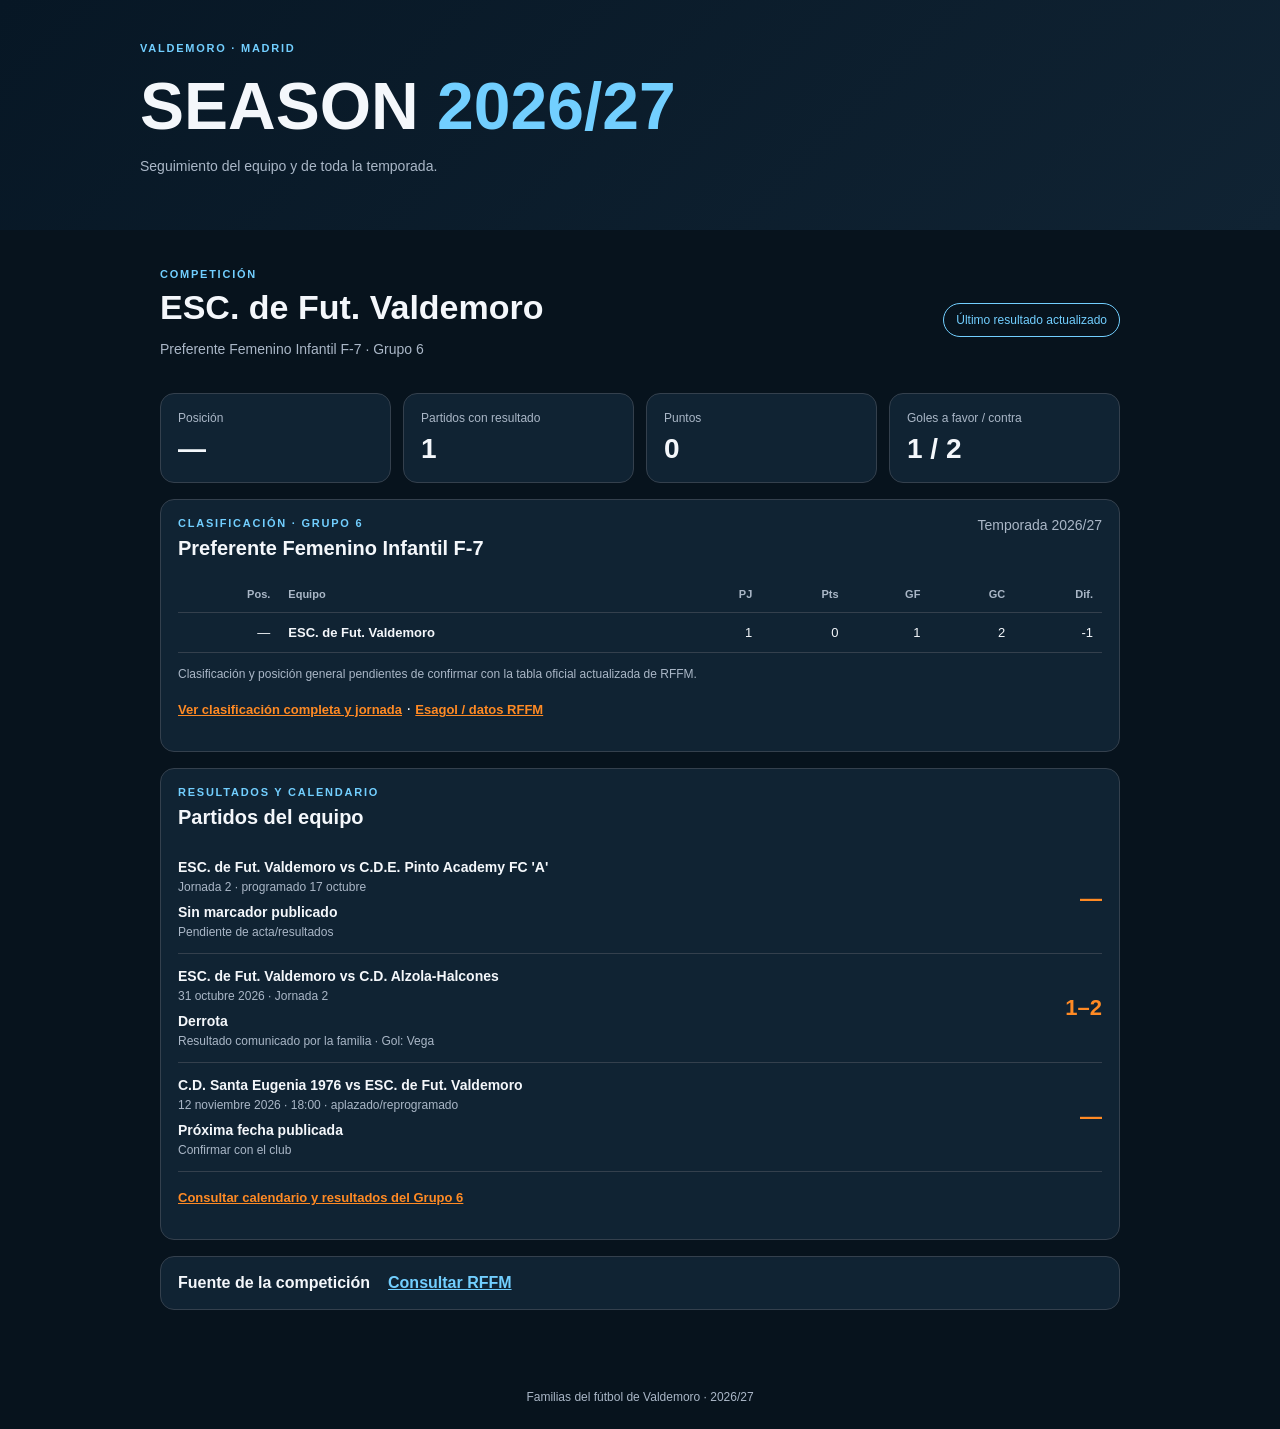
==== infantil/index.html @ 30a73f0b "Registrar gol de Vega ante Alzola-Halcones" ====
<!doctype html>
<html lang="es"><head><meta charset="utf-8"><meta name="viewport" content="width=device-width,initial-scale=1"><meta name="theme-color" content="#72cfff"><meta name="description" content="Seguimiento del equipo ESC. de Fut. Valdemoro"><title>Escuela de Fútbol Valdemoro · Infantil F-7</title><link rel="stylesheet" href="styles.css?v=20261101-data2"></head>
<body><header class="hero"><div class="eyebrow">VALDEMORO · MADRID</div><h1>SEASON <span>2026/27</span></h1><p>Seguimiento del equipo y de toda la temporada.</p></header><main><section class="team-heading"><div><div class="eyebrow">COMPETICIÓN</div><h2>ESC. de Fut. Valdemoro</h2><p>Preferente Femenino Infantil F-7 · Grupo 6</p></div><span class="status">Último resultado actualizado</span></section>

<section class="stats"><article><span>Posición</span><strong>—</strong></article><article><span>Partidos con resultado</span><strong>1</strong></article><article><span>Puntos</span><strong>0</strong></article><article><span>Goles a favor / contra</span><strong>1 / 2</strong></article></section>
<section class="panel"><div class="panel-title"><div><div class="eyebrow">CLASIFICACIÓN · GRUPO 6</div><h3>Preferente Femenino Infantil F-7</h3></div><span class="muted">Temporada 2026/27</span></div><div class="table-wrap"><table><thead><tr><th>Pos.</th><th>Equipo</th><th>PJ</th><th>Pts</th><th>GF</th><th>GC</th><th>Dif.</th></tr></thead><tbody><tr><td>—</td><td><strong>ESC. de Fut. Valdemoro</strong></td><td>1</td><td>0</td><td>1</td><td>2</td><td>-1</td></tr></tbody></table></div><p class="note">Clasificación y posición general pendientes de confirmar con la tabla oficial actualizada de RFFM.</p><p><a href="https://futbuteo.com/madrid/resultados/preferente-femenino-infantil-f-7/grupo-6/" target="_blank" rel="noopener">Ver clasificación completa y jornada</a> · <a href="https://esagol.com/" target="_blank" rel="noopener">Esagol / datos RFFM</a></p></section>
<section class="panel"><div class="eyebrow">RESULTADOS Y CALENDARIO</div><h3>Partidos del equipo</h3><div class="match"><div><strong>ESC. de Fut. Valdemoro vs C.D.E. Pinto Academy FC 'A'</strong><small>Jornada 2 · programado 17 octubre</small></div><b class="score">—</b><div><strong>Sin marcador publicado</strong><small>Pendiente de acta/resultados</small></div></div><div class="match"><div><strong>ESC. de Fut. Valdemoro vs C.D. Alzola-Halcones</strong><small>31 octubre 2026 · Jornada 2</small></div><b class="score">1–2</b><div><strong>Derrota</strong><small>Resultado comunicado por la familia · Gol: Vega</small></div></div><div class="match"><div><strong>C.D. Santa Eugenia 1976 vs ESC. de Fut. Valdemoro</strong><small>12 noviembre 2026 · 18:00 · aplazado/reprogramado</small></div><b class="score">—</b><div><strong>Próxima fecha publicada</strong><small>Confirmar con el club</small></div></div><p><a href="https://futbuteo.com/madrid/resultados/preferente-femenino-infantil-f-7/grupo-6/" target="_blank" rel="noopener">Consultar calendario y resultados del Grupo 6</a></p></section>
</section>
<section class="source"><strong>Fuente de la competición</strong><a href="https://www.rffm.es/" target="_blank" rel="noopener">Consultar RFFM</a></section></main><footer>Familias del fútbol de Valdemoro · 2026/27</footer></body></html>
---- infantil/styles.css ----
*{box-sizing:border-box}body{margin:0;background:#07131d;color:#f4f7fb;font-family:Arial,sans-serif}.hero{padding:42px max(22px,calc((100vw - 1000px)/2));background:linear-gradient(135deg,#071725,#102333)}.eyebrow{font-size:11px;letter-spacing:.16em;font-weight:700;color:#72cfff}h1{font-size:clamp(38px,7vw,66px);margin:14px 0 8px}h1 span{color:#72cfff}.hero p,.team-heading p,.muted{color:#aab7c7;font-size:14px}main{max-width:1000px;margin:auto;padding:28px 20px 55px}.team-heading{display:flex;justify-content:space-between;align-items:center;gap:18px;margin:10px 0 22px}h2{font-size:clamp(24px,4vw,34px);margin:8px 0}.status{font-size:12px;border:1px solid #72cfff;color:#72cfff;border-radius:30px;padding:9px 12px}.stats{display:grid;grid-template-columns:repeat(4,1fr);gap:12px}.stats article,.panel,.source{background:#102333;border:1px solid #34404d;border-radius:14px;padding:17px}.stats span{display:block;color:#aab7c7;font-size:12px}.stats strong{display:block;font-size:28px;margin-top:8px}.panel{margin-top:16px}.panel-title{display:flex;justify-content:space-between;gap:12px}h3{margin:8px 0 16px;font-size:20px}.table-wrap{overflow:auto}table{width:100%;border-collapse:collapse;white-space:nowrap;font-size:13px}th,td{padding:12px 9px;text-align:right;border-bottom:1px solid #34404d}th{color:#aab7c7;font-size:11px}th:nth-child(2),td:nth-child(2){text-align:left}.empty{text-align:center;color:#aab7c7;padding:24px 12px;font-size:13px}.note{font-size:12px;color:#aab7c7;line-height:1.6}.source{margin-top:16px;display:flex;gap:18px;flex-wrap:wrap}.source a{color:#72cfff;font-weight:bold}footer{text-align:center;color:#aab7c7;padding:25px;font-size:12px}@media(max-width:620px){.team-heading{align-items:flex-start;flex-direction:column}.stats{grid-template-columns:repeat(2,1fr)}}
.match{display:grid;grid-template-columns:minmax(0,1fr) auto;gap:10px;align-items:center;padding:14px 0;border-bottom:1px solid #34404d}.match>div:last-child{grid-column:1}.match strong{display:block;font-size:14px}.match small{display:block;color:#aab7c7;font-size:12px;margin-top:5px}.score{grid-column:2;grid-row:1/3;font-size:22px;color:var(--accent,#ff8a24);white-space:nowrap}.panel a{color:var(--accent,#ff8a24);font-weight:700;font-size:13px}@media(max-width:520px){.match{gap:6px}.match strong{font-size:13px}}
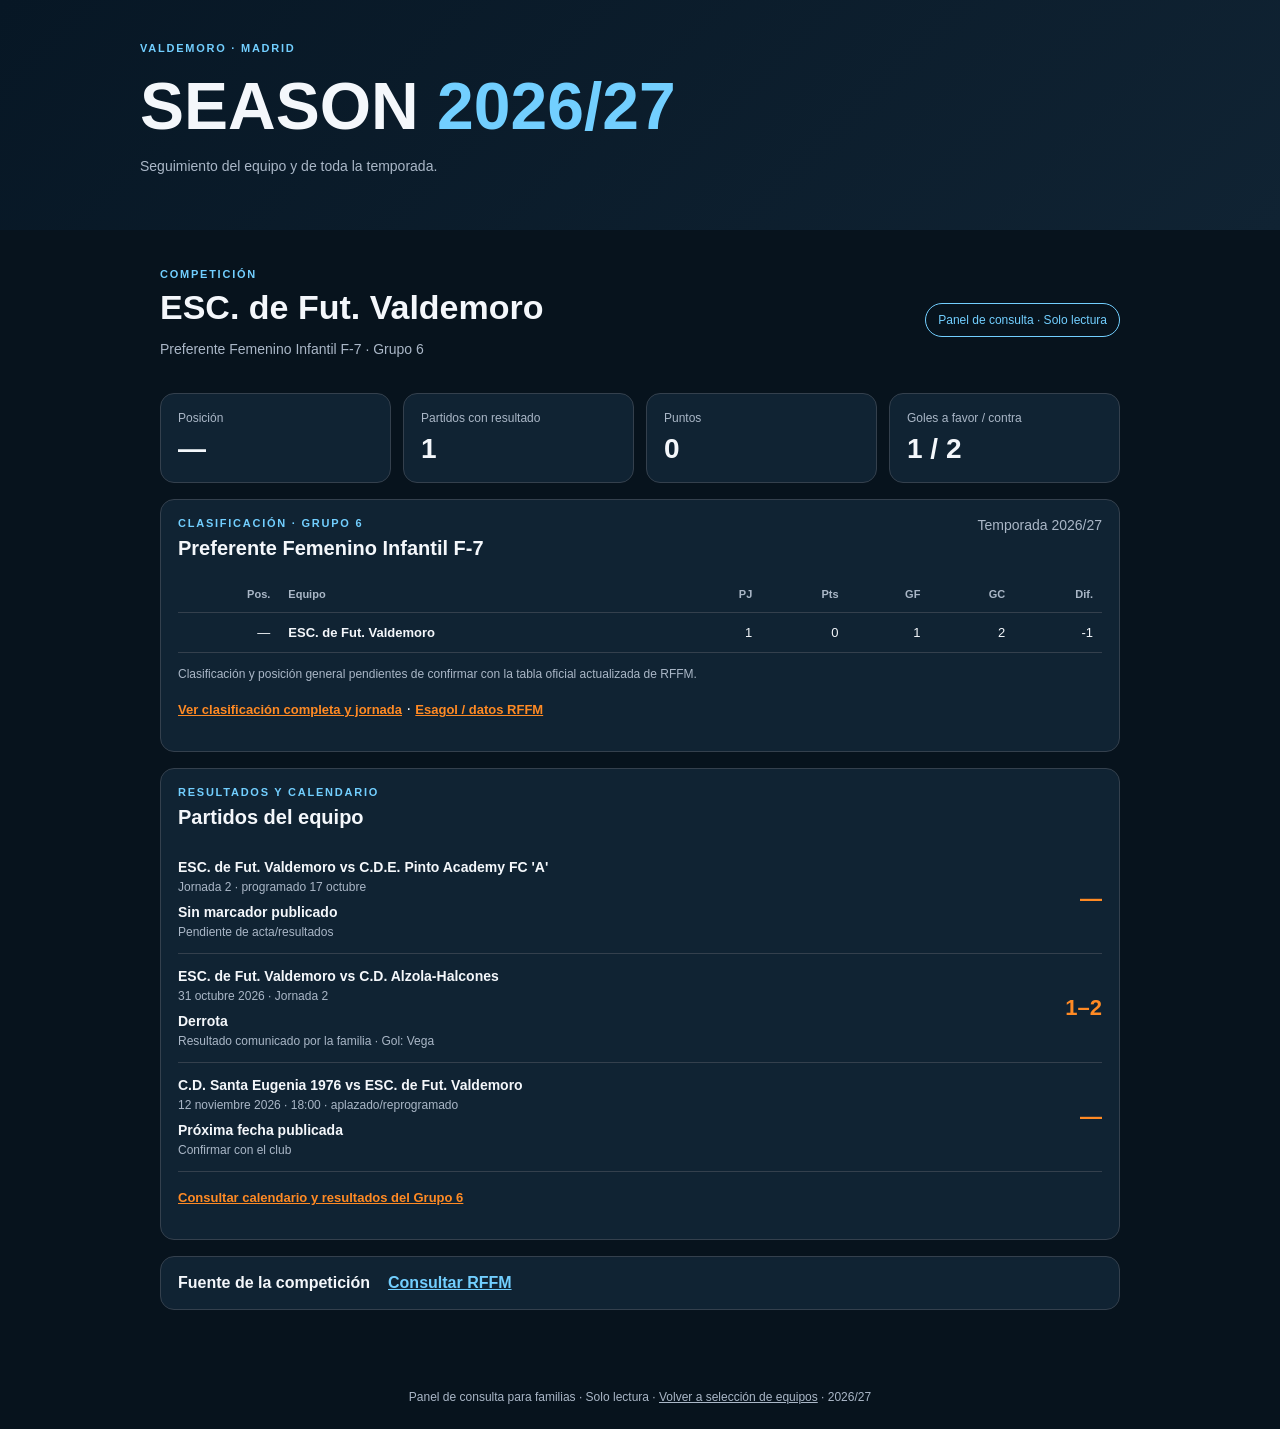
==== commit a87f6f28: "Indicar acceso de solo lectura y enlace de regreso" ====
--- a/infantil/index.html
+++ b/infantil/index.html
@@ -1,9 +1,9 @@
 <!doctype html>
 <html lang="es"><head><meta charset="utf-8"><meta name="viewport" content="width=device-width,initial-scale=1"><meta name="theme-color" content="#72cfff"><meta name="description" content="Seguimiento del equipo ESC. de Fut. Valdemoro"><title>Escuela de Fútbol Valdemoro · Infantil F-7</title><link rel="stylesheet" href="styles.css?v=20261101-data2"></head>
-<body><header class="hero"><div class="eyebrow">VALDEMORO · MADRID</div><h1>SEASON <span>2026/27</span></h1><p>Seguimiento del equipo y de toda la temporada.</p></header><main><section class="team-heading"><div><div class="eyebrow">COMPETICIÓN</div><h2>ESC. de Fut. Valdemoro</h2><p>Preferente Femenino Infantil F-7 · Grupo 6</p></div><span class="status">Último resultado actualizado</span></section>
+<body><header class="hero"><div class="eyebrow">VALDEMORO · MADRID</div><h1>SEASON <span>2026/27</span></h1><p>Seguimiento del equipo y de toda la temporada.</p></header><main><section class="team-heading"><div><div class="eyebrow">COMPETICIÓN</div><h2>ESC. de Fut. Valdemoro</h2><p>Preferente Femenino Infantil F-7 · Grupo 6</p></div><span class="status">Panel de consulta · Solo lectura</span></section>
 
 <section class="stats"><article><span>Posición</span><strong>—</strong></article><article><span>Partidos con resultado</span><strong>1</strong></article><article><span>Puntos</span><strong>0</strong></article><article><span>Goles a favor / contra</span><strong>1 / 2</strong></article></section>
 <section class="panel"><div class="panel-title"><div><div class="eyebrow">CLASIFICACIÓN · GRUPO 6</div><h3>Preferente Femenino Infantil F-7</h3></div><span class="muted">Temporada 2026/27</span></div><div class="table-wrap"><table><thead><tr><th>Pos.</th><th>Equipo</th><th>PJ</th><th>Pts</th><th>GF</th><th>GC</th><th>Dif.</th></tr></thead><tbody><tr><td>—</td><td><strong>ESC. de Fut. Valdemoro</strong></td><td>1</td><td>0</td><td>1</td><td>2</td><td>-1</td></tr></tbody></table></div><p class="note">Clasificación y posición general pendientes de confirmar con la tabla oficial actualizada de RFFM.</p><p><a href="https://futbuteo.com/madrid/resultados/preferente-femenino-infantil-f-7/grupo-6/" target="_blank" rel="noopener">Ver clasificación completa y jornada</a> · <a href="https://esagol.com/" target="_blank" rel="noopener">Esagol / datos RFFM</a></p></section>
 <section class="panel"><div class="eyebrow">RESULTADOS Y CALENDARIO</div><h3>Partidos del equipo</h3><div class="match"><div><strong>ESC. de Fut. Valdemoro vs C.D.E. Pinto Academy FC 'A'</strong><small>Jornada 2 · programado 17 octubre</small></div><b class="score">—</b><div><strong>Sin marcador publicado</strong><small>Pendiente de acta/resultados</small></div></div><div class="match"><div><strong>ESC. de Fut. Valdemoro vs C.D. Alzola-Halcones</strong><small>31 octubre 2026 · Jornada 2</small></div><b class="score">1–2</b><div><strong>Derrota</strong><small>Resultado comunicado por la familia · Gol: Vega</small></div></div><div class="match"><div><strong>C.D. Santa Eugenia 1976 vs ESC. de Fut. Valdemoro</strong><small>12 noviembre 2026 · 18:00 · aplazado/reprogramado</small></div><b class="score">—</b><div><strong>Próxima fecha publicada</strong><small>Confirmar con el club</small></div></div><p><a href="https://futbuteo.com/madrid/resultados/preferente-femenino-infantil-f-7/grupo-6/" target="_blank" rel="noopener">Consultar calendario y resultados del Grupo 6</a></p></section>
 </section>
-<section class="source"><strong>Fuente de la competición</strong><a href="https://www.rffm.es/" target="_blank" rel="noopener">Consultar RFFM</a></section></main><footer>Familias del fútbol de Valdemoro · 2026/27</footer></body></html>+<section class="source"><strong>Fuente de la competición</strong><a href="https://www.rffm.es/" target="_blank" rel="noopener">Consultar RFFM</a></section></main><footer>Panel de consulta para familias · Solo lectura · <a href="../" style="color:inherit">Volver a selección de equipos</a> · 2026/27</footer></body></html>
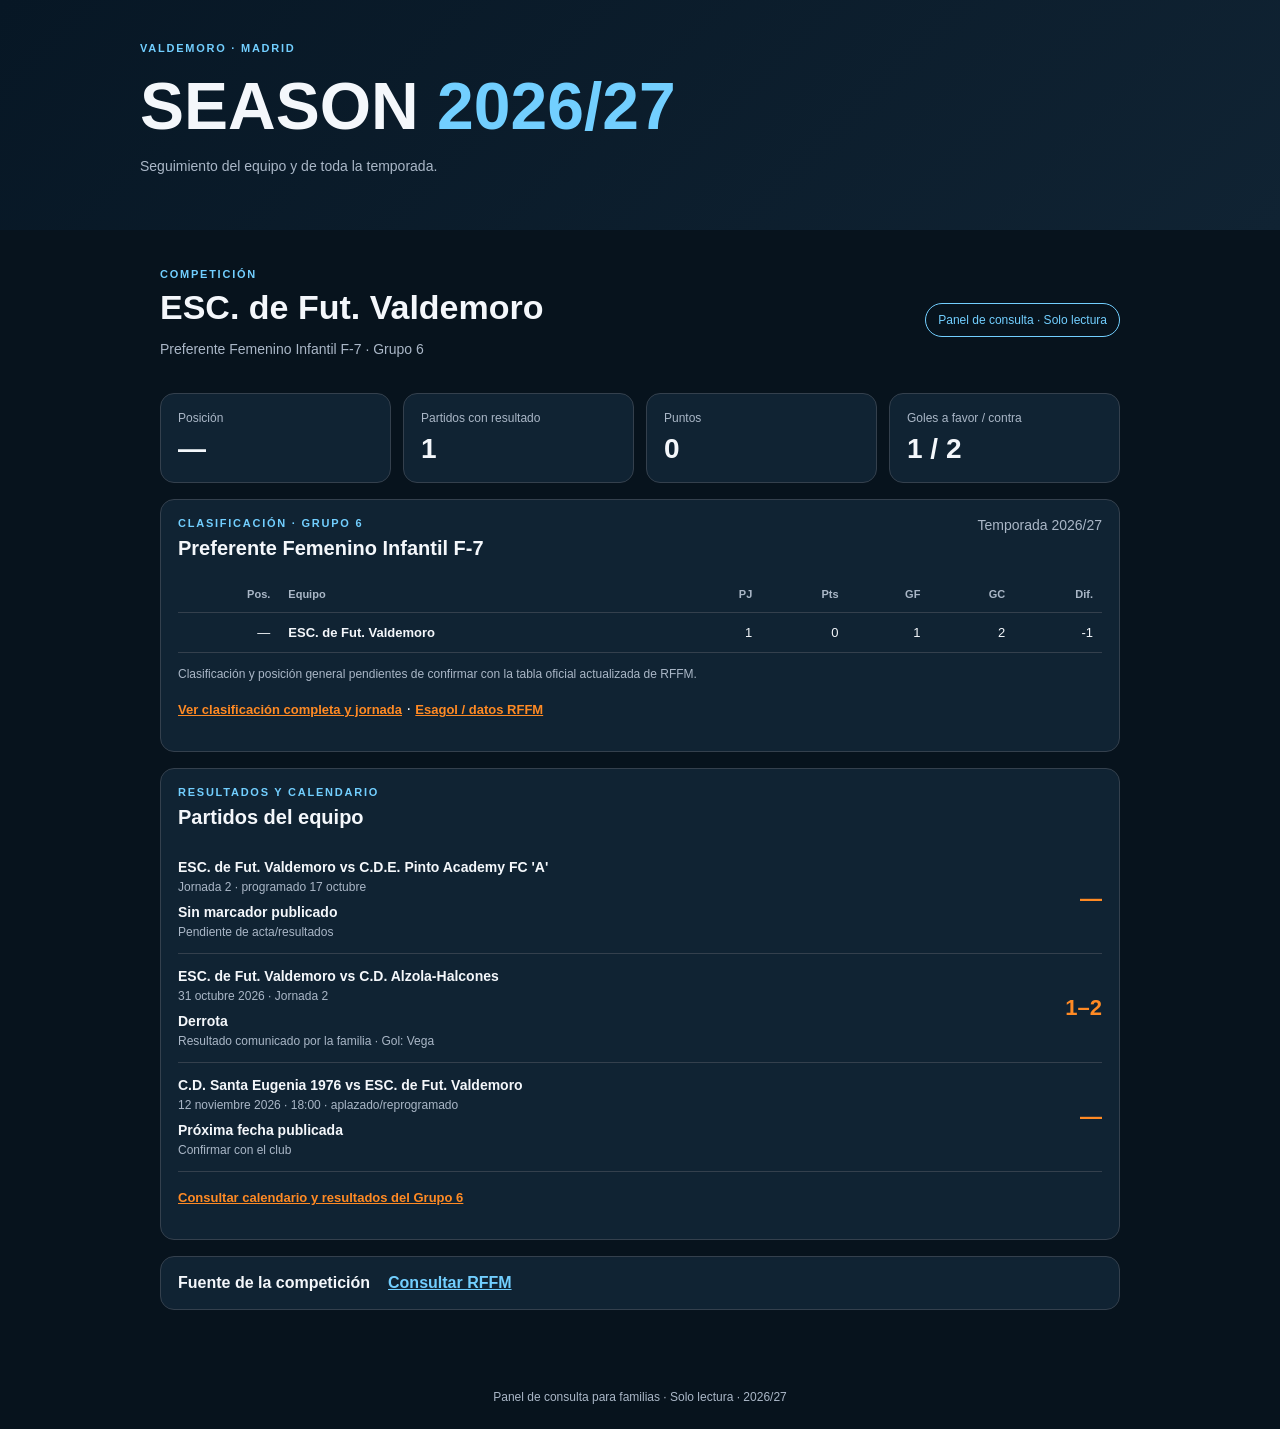
==== commit fe7f9c88: "Separar acceso familiar del panel Infantil y quitar navegación cruzada" ====
--- a/infantil/index.html
+++ b/infantil/index.html
@@ -6,4 +6,4 @@
 <section class="panel"><div class="panel-title"><div><div class="eyebrow">CLASIFICACIÓN · GRUPO 6</div><h3>Preferente Femenino Infantil F-7</h3></div><span class="muted">Temporada 2026/27</span></div><div class="table-wrap"><table><thead><tr><th>Pos.</th><th>Equipo</th><th>PJ</th><th>Pts</th><th>GF</th><th>GC</th><th>Dif.</th></tr></thead><tbody><tr><td>—</td><td><strong>ESC. de Fut. Valdemoro</strong></td><td>1</td><td>0</td><td>1</td><td>2</td><td>-1</td></tr></tbody></table></div><p class="note">Clasificación y posición general pendientes de confirmar con la tabla oficial actualizada de RFFM.</p><p><a href="https://futbuteo.com/madrid/resultados/preferente-femenino-infantil-f-7/grupo-6/" target="_blank" rel="noopener">Ver clasificación completa y jornada</a> · <a href="https://esagol.com/" target="_blank" rel="noopener">Esagol / datos RFFM</a></p></section>
 <section class="panel"><div class="eyebrow">RESULTADOS Y CALENDARIO</div><h3>Partidos del equipo</h3><div class="match"><div><strong>ESC. de Fut. Valdemoro vs C.D.E. Pinto Academy FC 'A'</strong><small>Jornada 2 · programado 17 octubre</small></div><b class="score">—</b><div><strong>Sin marcador publicado</strong><small>Pendiente de acta/resultados</small></div></div><div class="match"><div><strong>ESC. de Fut. Valdemoro vs C.D. Alzola-Halcones</strong><small>31 octubre 2026 · Jornada 2</small></div><b class="score">1–2</b><div><strong>Derrota</strong><small>Resultado comunicado por la familia · Gol: Vega</small></div></div><div class="match"><div><strong>C.D. Santa Eugenia 1976 vs ESC. de Fut. Valdemoro</strong><small>12 noviembre 2026 · 18:00 · aplazado/reprogramado</small></div><b class="score">—</b><div><strong>Próxima fecha publicada</strong><small>Confirmar con el club</small></div></div><p><a href="https://futbuteo.com/madrid/resultados/preferente-femenino-infantil-f-7/grupo-6/" target="_blank" rel="noopener">Consultar calendario y resultados del Grupo 6</a></p></section>
 </section>
-<section class="source"><strong>Fuente de la competición</strong><a href="https://www.rffm.es/" target="_blank" rel="noopener">Consultar RFFM</a></section></main><footer>Panel de consulta para familias · Solo lectura · <a href="../" style="color:inherit">Volver a selección de equipos</a> · 2026/27</footer></body></html>+<section class="source"><strong>Fuente de la competición</strong><a href="https://www.rffm.es/" target="_blank" rel="noopener">Consultar RFFM</a></section></main><footer>Panel de consulta para familias · Solo lectura · 2026/27</footer></body></html>
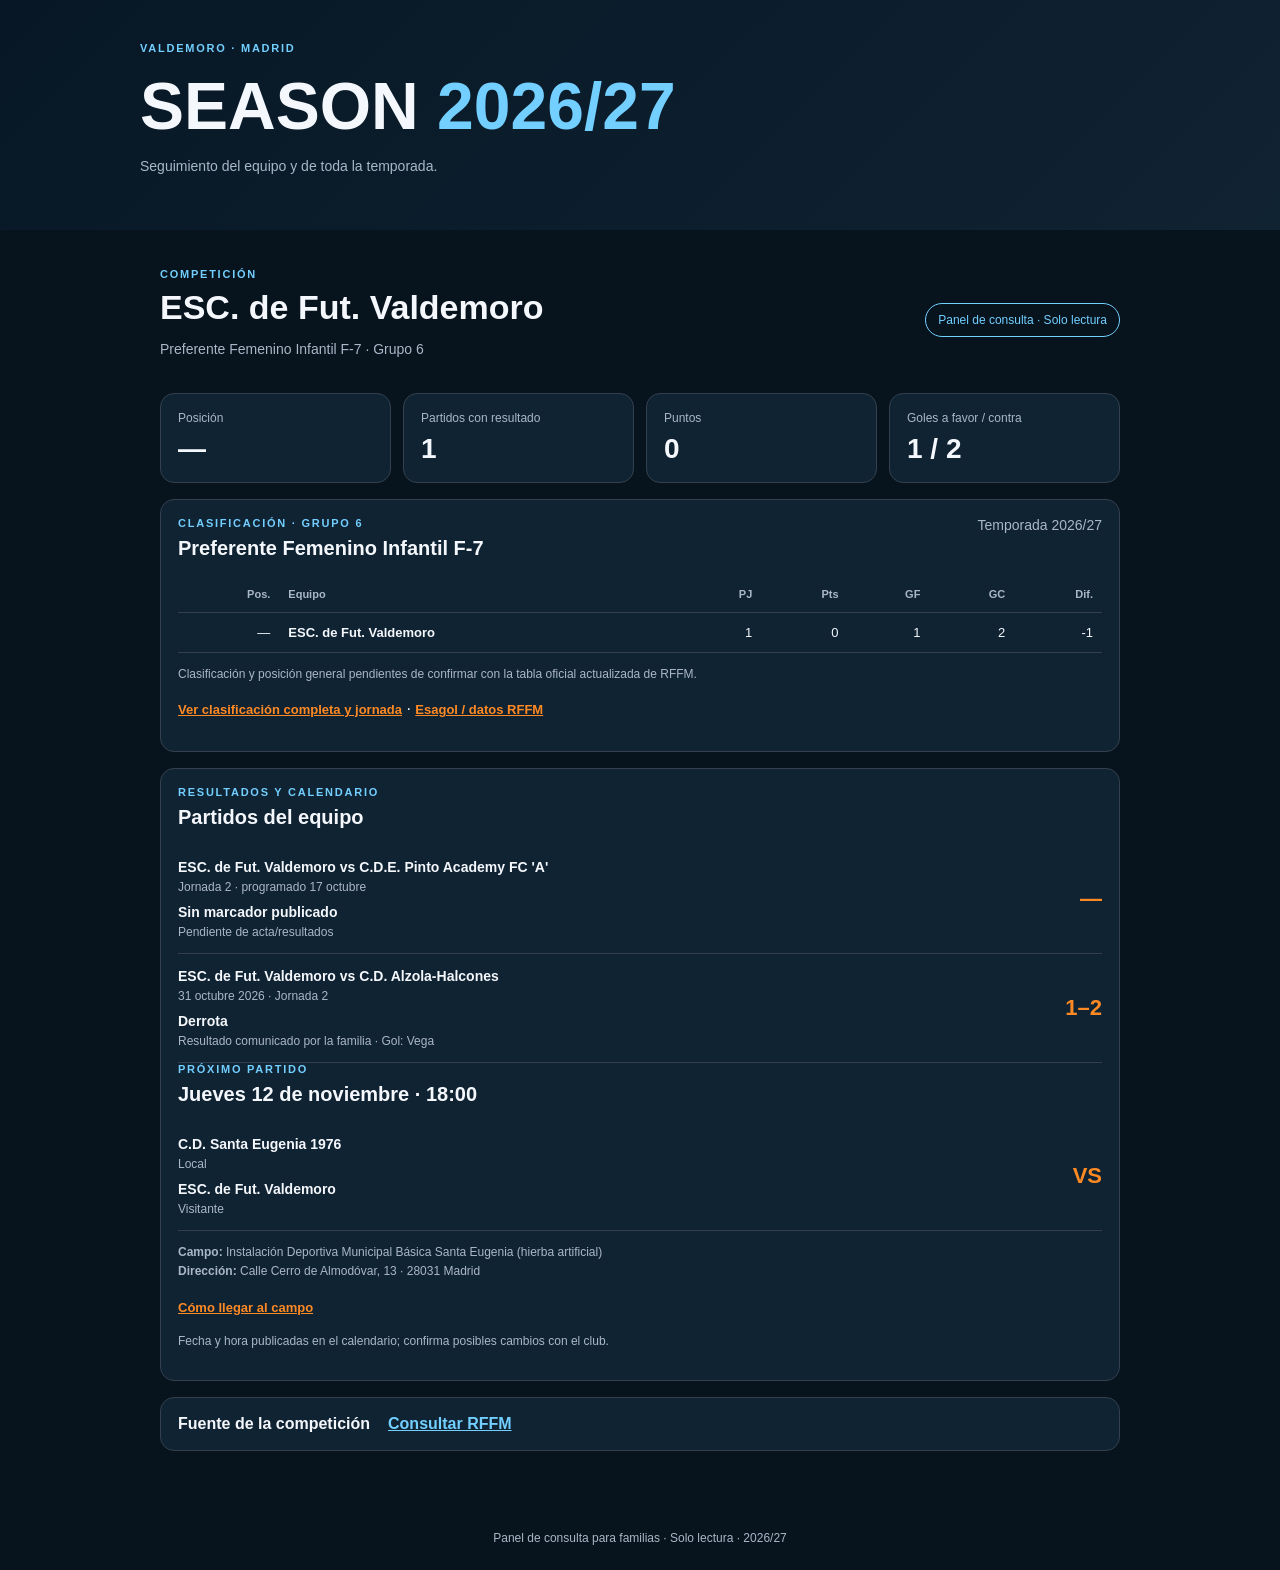
==== commit 723b4b1b: "Añadir próximo partido y campo al panel Infantil Femenino" ====
--- a/infantil/index.html
+++ b/infantil/index.html
@@ -1,9 +1,10 @@
 <!doctype html>
-<html lang="es"><head><meta charset="utf-8"><meta name="viewport" content="width=device-width,initial-scale=1"><meta name="theme-color" content="#72cfff"><meta name="description" content="Seguimiento del equipo ESC. de Fut. Valdemoro"><title>Escuela de Fútbol Valdemoro · Infantil F-7</title><link rel="stylesheet" href="styles.css?v=20261101-data2"></head>
+<html lang="es"><head><meta charset="utf-8"><meta name="viewport" content="width=device-width,initial-scale=1"><meta name="theme-color" content="#72cfff"><meta name="description" content="Seguimiento del equipo ESC. de Fut. Valdemoro"><title>Escuela de Fútbol Valdemoro · Infantil F-7</title><link rel="stylesheet" href="styles.css?v=20261101-data3"></head>
 <body><header class="hero"><div class="eyebrow">VALDEMORO · MADRID</div><h1>SEASON <span>2026/27</span></h1><p>Seguimiento del equipo y de toda la temporada.</p></header><main><section class="team-heading"><div><div class="eyebrow">COMPETICIÓN</div><h2>ESC. de Fut. Valdemoro</h2><p>Preferente Femenino Infantil F-7 · Grupo 6</p></div><span class="status">Panel de consulta · Solo lectura</span></section>
 
 <section class="stats"><article><span>Posición</span><strong>—</strong></article><article><span>Partidos con resultado</span><strong>1</strong></article><article><span>Puntos</span><strong>0</strong></article><article><span>Goles a favor / contra</span><strong>1 / 2</strong></article></section>
 <section class="panel"><div class="panel-title"><div><div class="eyebrow">CLASIFICACIÓN · GRUPO 6</div><h3>Preferente Femenino Infantil F-7</h3></div><span class="muted">Temporada 2026/27</span></div><div class="table-wrap"><table><thead><tr><th>Pos.</th><th>Equipo</th><th>PJ</th><th>Pts</th><th>GF</th><th>GC</th><th>Dif.</th></tr></thead><tbody><tr><td>—</td><td><strong>ESC. de Fut. Valdemoro</strong></td><td>1</td><td>0</td><td>1</td><td>2</td><td>-1</td></tr></tbody></table></div><p class="note">Clasificación y posición general pendientes de confirmar con la tabla oficial actualizada de RFFM.</p><p><a href="https://futbuteo.com/madrid/resultados/preferente-femenino-infantil-f-7/grupo-6/" target="_blank" rel="noopener">Ver clasificación completa y jornada</a> · <a href="https://esagol.com/" target="_blank" rel="noopener">Esagol / datos RFFM</a></p></section>
-<section class="panel"><div class="eyebrow">RESULTADOS Y CALENDARIO</div><h3>Partidos del equipo</h3><div class="match"><div><strong>ESC. de Fut. Valdemoro vs C.D.E. Pinto Academy FC 'A'</strong><small>Jornada 2 · programado 17 octubre</small></div><b class="score">—</b><div><strong>Sin marcador publicado</strong><small>Pendiente de acta/resultados</small></div></div><div class="match"><div><strong>ESC. de Fut. Valdemoro vs C.D. Alzola-Halcones</strong><small>31 octubre 2026 · Jornada 2</small></div><b class="score">1–2</b><div><strong>Derrota</strong><small>Resultado comunicado por la familia · Gol: Vega</small></div></div><div class="match"><div><strong>C.D. Santa Eugenia 1976 vs ESC. de Fut. Valdemoro</strong><small>12 noviembre 2026 · 18:00 · aplazado/reprogramado</small></div><b class="score">—</b><div><strong>Próxima fecha publicada</strong><small>Confirmar con el club</small></div></div><p><a href="https://futbuteo.com/madrid/resultados/preferente-femenino-infantil-f-7/grupo-6/" target="_blank" rel="noopener">Consultar calendario y resultados del Grupo 6</a></p></section>
+<section class="panel"><div class="eyebrow">RESULTADOS Y CALENDARIO</div><h3>Partidos del equipo</h3><div class="match"><div><strong>ESC. de Fut. Valdemoro vs C.D.E. Pinto Academy FC 'A'</strong><small>Jornada 2 · programado 17 octubre</small></div><b class="score">—</b><div><strong>Sin marcador publicado</strong><small>Pendiente de acta/resultados</small></div></div><div class="match"><div><strong>ESC. de Fut. Valdemoro vs C.D. Alzola-Halcones</strong><small>31 octubre 2026 · Jornada 2</small></div><b class="score">1–2</b><div><strong>Derrota</strong><small>Resultado comunicado por la familia · Gol: Vega</small></div></div>
+<div class="eyebrow">PRÓXIMO PARTIDO</div><h3>Jueves 12 de noviembre · 18:00</h3><div class="match"><div><strong>C.D. Santa Eugenia 1976</strong><small>Local</small></div><b class="score">VS</b><div><strong>ESC. de Fut. Valdemoro</strong><small>Visitante</small></div></div><p class="note"><strong>Campo:</strong> Instalación Deportiva Municipal Básica Santa Eugenia (hierba artificial)<br><strong>Dirección:</strong> Calle Cerro de Almodóvar, 13 · 28031 Madrid</p><p><a href="https://www.google.com/maps/search/?api=1&query=Instalacion+Deportiva+Municipal+Santa+Eugenia+Calle+Cerro+de+Almodovar+13+Madrid" target="_blank" rel="noopener">Cómo llegar al campo</a></p><p class="note">Fecha y hora publicadas en el calendario; confirma posibles cambios con el club.</p></section>
 </section>
 <section class="source"><strong>Fuente de la competición</strong><a href="https://www.rffm.es/" target="_blank" rel="noopener">Consultar RFFM</a></section></main><footer>Panel de consulta para familias · Solo lectura · 2026/27</footer></body></html>
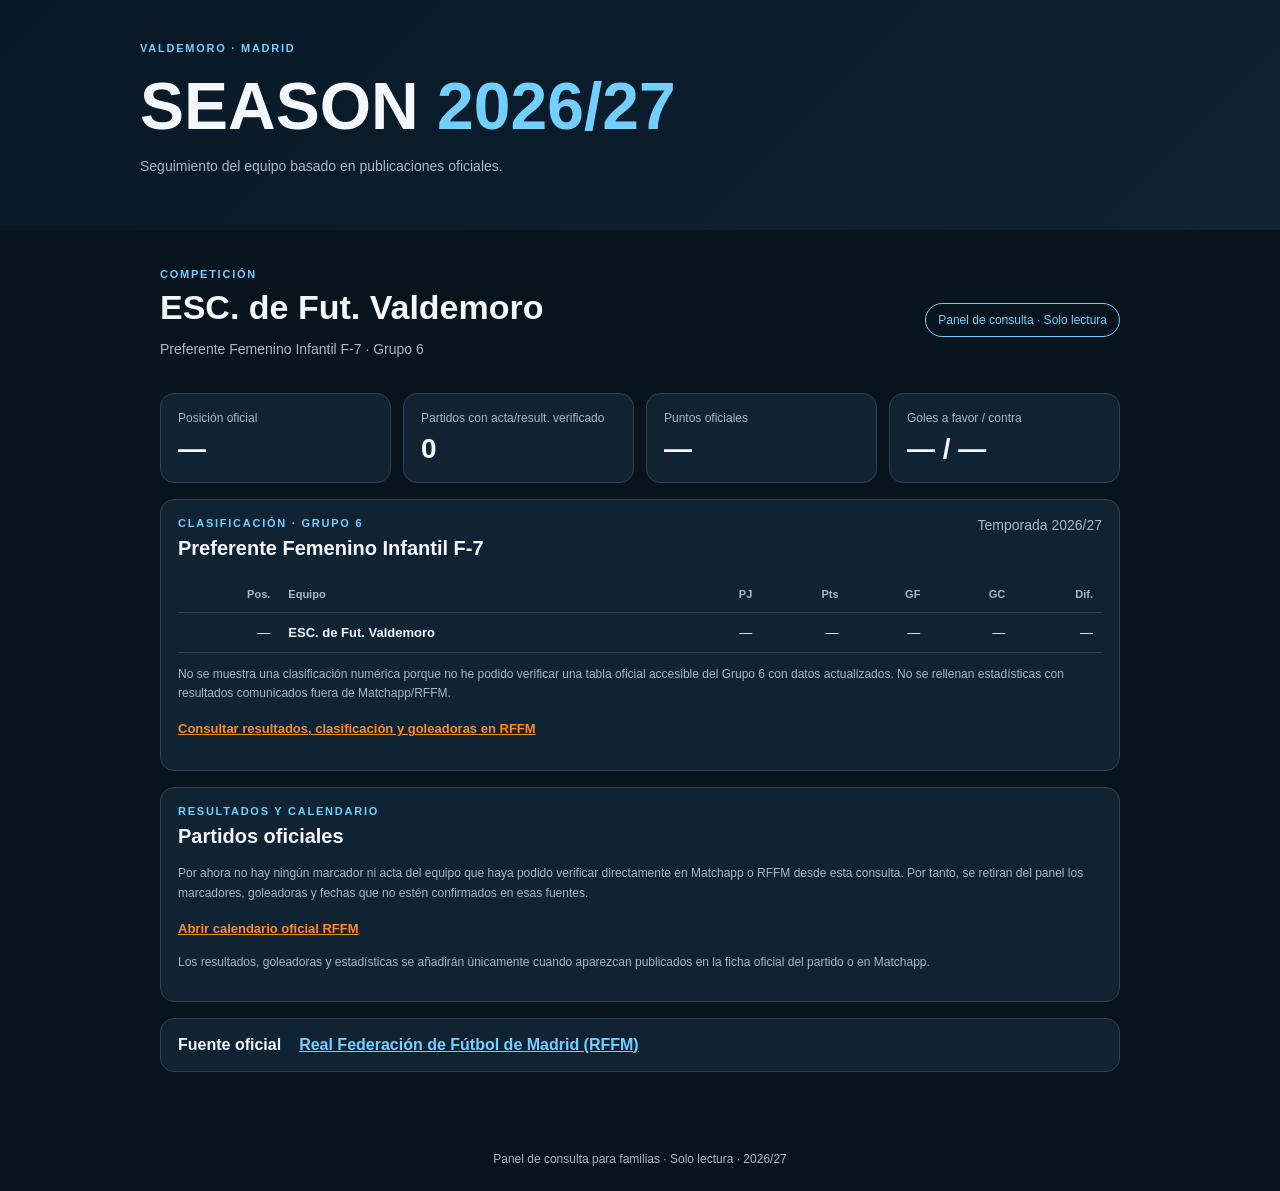
==== commit 65e247c0: "Retirar datos no verificados del panel Infantil" ====
--- a/infantil/index.html
+++ b/infantil/index.html
@@ -1,10 +1,63 @@
 <!doctype html>
-<html lang="es"><head><meta charset="utf-8"><meta name="viewport" content="width=device-width,initial-scale=1"><meta name="theme-color" content="#72cfff"><meta name="description" content="Seguimiento del equipo ESC. de Fut. Valdemoro"><title>Escuela de Fútbol Valdemoro · Infantil F-7</title><link rel="stylesheet" href="styles.css?v=20261101-data3"></head>
-<body><header class="hero"><div class="eyebrow">VALDEMORO · MADRID</div><h1>SEASON <span>2026/27</span></h1><p>Seguimiento del equipo y de toda la temporada.</p></header><main><section class="team-heading"><div><div class="eyebrow">COMPETICIÓN</div><h2>ESC. de Fut. Valdemoro</h2><p>Preferente Femenino Infantil F-7 · Grupo 6</p></div><span class="status">Panel de consulta · Solo lectura</span></section>
+<html lang="es">
+<head>
+<meta charset="utf-8">
+<meta name="viewport" content="width=device-width,initial-scale=1">
+<meta name="theme-color" content="#72cfff">
+<meta name="description" content="Seguimiento oficial del equipo ESC. de Fut. Valdemoro">
+<title>Escuela de Fútbol Valdemoro · Infantil F-7</title>
+<link rel="stylesheet" href="styles.css?v=20261101-oficial1">
+</head>
+<body>
+<header class="hero">
+  <div class="eyebrow">VALDEMORO · MADRID</div>
+  <h1>SEASON <span>2026/27</span></h1>
+  <p>Seguimiento del equipo basado en publicaciones oficiales.</p>
+</header>
+<main>
+  <section class="team-heading">
+    <div>
+      <div class="eyebrow">COMPETICIÓN</div>
+      <h2>ESC. de Fut. Valdemoro</h2>
+      <p>Preferente Femenino Infantil F-7 · Grupo 6</p>
+    </div>
+    <span class="status">Panel de consulta · Solo lectura</span>
+  </section>
 
-<section class="stats"><article><span>Posición</span><strong>—</strong></article><article><span>Partidos con resultado</span><strong>1</strong></article><article><span>Puntos</span><strong>0</strong></article><article><span>Goles a favor / contra</span><strong>1 / 2</strong></article></section>
-<section class="panel"><div class="panel-title"><div><div class="eyebrow">CLASIFICACIÓN · GRUPO 6</div><h3>Preferente Femenino Infantil F-7</h3></div><span class="muted">Temporada 2026/27</span></div><div class="table-wrap"><table><thead><tr><th>Pos.</th><th>Equipo</th><th>PJ</th><th>Pts</th><th>GF</th><th>GC</th><th>Dif.</th></tr></thead><tbody><tr><td>—</td><td><strong>ESC. de Fut. Valdemoro</strong></td><td>1</td><td>0</td><td>1</td><td>2</td><td>-1</td></tr></tbody></table></div><p class="note">Clasificación y posición general pendientes de confirmar con la tabla oficial actualizada de RFFM.</p><p><a href="https://futbuteo.com/madrid/resultados/preferente-femenino-infantil-f-7/grupo-6/" target="_blank" rel="noopener">Ver clasificación completa y jornada</a> · <a href="https://esagol.com/" target="_blank" rel="noopener">Esagol / datos RFFM</a></p></section>
-<section class="panel"><div class="eyebrow">RESULTADOS Y CALENDARIO</div><h3>Partidos del equipo</h3><div class="match"><div><strong>ESC. de Fut. Valdemoro vs C.D.E. Pinto Academy FC 'A'</strong><small>Jornada 2 · programado 17 octubre</small></div><b class="score">—</b><div><strong>Sin marcador publicado</strong><small>Pendiente de acta/resultados</small></div></div><div class="match"><div><strong>ESC. de Fut. Valdemoro vs C.D. Alzola-Halcones</strong><small>31 octubre 2026 · Jornada 2</small></div><b class="score">1–2</b><div><strong>Derrota</strong><small>Resultado comunicado por la familia · Gol: Vega</small></div></div>
-<div class="eyebrow">PRÓXIMO PARTIDO</div><h3>Jueves 12 de noviembre · 18:00</h3><div class="match"><div><strong>C.D. Santa Eugenia 1976</strong><small>Local</small></div><b class="score">VS</b><div><strong>ESC. de Fut. Valdemoro</strong><small>Visitante</small></div></div><p class="note"><strong>Campo:</strong> Instalación Deportiva Municipal Básica Santa Eugenia (hierba artificial)<br><strong>Dirección:</strong> Calle Cerro de Almodóvar, 13 · 28031 Madrid</p><p><a href="https://www.google.com/maps/search/?api=1&query=Instalacion+Deportiva+Municipal+Santa+Eugenia+Calle+Cerro+de+Almodovar+13+Madrid" target="_blank" rel="noopener">Cómo llegar al campo</a></p><p class="note">Fecha y hora publicadas en el calendario; confirma posibles cambios con el club.</p></section>
-</section>
-<section class="source"><strong>Fuente de la competición</strong><a href="https://www.rffm.es/" target="_blank" rel="noopener">Consultar RFFM</a></section></main><footer>Panel de consulta para familias · Solo lectura · 2026/27</footer></body></html>+  <section class="stats">
+    <article><span>Posición oficial</span><strong>—</strong></article>
+    <article><span>Partidos con acta/result. verificado</span><strong>0</strong></article>
+    <article><span>Puntos oficiales</span><strong>—</strong></article>
+    <article><span>Goles a favor / contra</span><strong>— / —</strong></article>
+  </section>
+
+  <section class="panel">
+    <div class="panel-title">
+      <div><div class="eyebrow">CLASIFICACIÓN · GRUPO 6</div><h3>Preferente Femenino Infantil F-7</h3></div>
+      <span class="muted">Temporada 2026/27</span>
+    </div>
+    <div class="table-wrap">
+      <table>
+        <thead><tr><th>Pos.</th><th>Equipo</th><th>PJ</th><th>Pts</th><th>GF</th><th>GC</th><th>Dif.</th></tr></thead>
+        <tbody><tr><td>—</td><td><strong>ESC. de Fut. Valdemoro</strong></td><td>—</td><td>—</td><td>—</td><td>—</td><td>—</td></tr></tbody>
+      </table>
+    </div>
+    <p class="note">No se muestra una clasificación numérica porque no he podido verificar una tabla oficial accesible del Grupo 6 con datos actualizados. No se rellenan estadísticas con resultados comunicados fuera de Matchapp/RFFM.</p>
+    <p><a href="https://www.rffm.es/competicion/resultados-y-jornadas" target="_blank" rel="noopener">Consultar resultados, clasificación y goleadoras en RFFM</a></p>
+  </section>
+
+  <section class="panel">
+    <div class="eyebrow">RESULTADOS Y CALENDARIO</div>
+    <h3>Partidos oficiales</h3>
+    <p class="note">Por ahora no hay ningún marcador ni acta del equipo que haya podido verificar directamente en Matchapp o RFFM desde esta consulta. Por tanto, se retiran del panel los marcadores, goleadoras y fechas que no estén confirmados en esas fuentes.</p>
+    <p><a href="https://www.rffm.es/competicion/resultados-y-jornadas" target="_blank" rel="noopener">Abrir calendario oficial RFFM</a></p>
+    <p class="note">Los resultados, goleadoras y estadísticas se añadirán únicamente cuando aparezcan publicados en la ficha oficial del partido o en Matchapp.</p>
+  </section>
+  <section class="source">
+    <strong>Fuente oficial</strong>
+    <a href="https://www.rffm.es/competicion/resultados-y-jornadas" target="_blank" rel="noopener">Real Federación de Fútbol de Madrid (RFFM)</a>
+  </section>
+</main>
+<footer>Panel de consulta para familias · Solo lectura · 2026/27</footer>
+</body>
+</html>
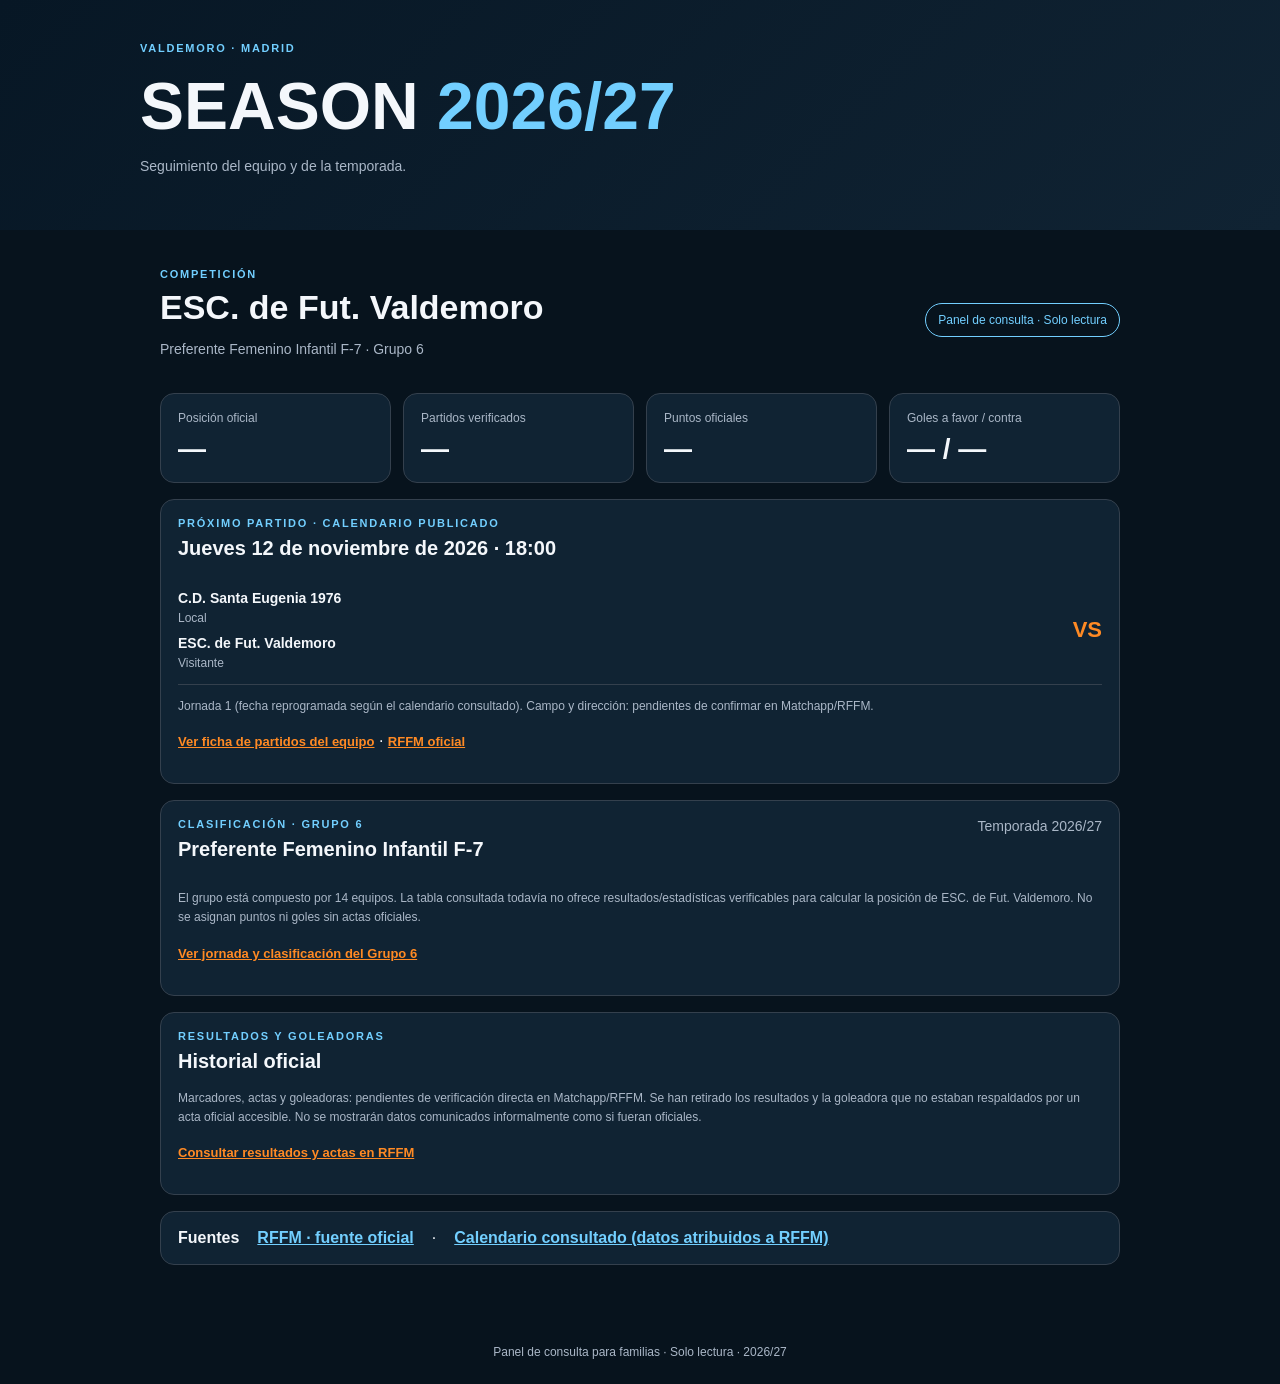
==== commit 8f6e159e: "Actualizar próximo partido y estado oficial del Infantil" ====
--- a/infantil/index.html
+++ b/infantil/index.html
@@ -4,59 +4,54 @@
 <meta charset="utf-8">
 <meta name="viewport" content="width=device-width,initial-scale=1">
 <meta name="theme-color" content="#72cfff">
-<meta name="description" content="Seguimiento oficial del equipo ESC. de Fut. Valdemoro">
+<meta name="description" content="Seguimiento del equipo ESC. de Fut. Valdemoro">
 <title>Escuela de Fútbol Valdemoro · Infantil F-7</title>
-<link rel="stylesheet" href="styles.css?v=20261101-oficial1">
+<link rel="stylesheet" href="styles.css?v=20261101-oficial2">
 </head>
 <body>
 <header class="hero">
   <div class="eyebrow">VALDEMORO · MADRID</div>
   <h1>SEASON <span>2026/27</span></h1>
-  <p>Seguimiento del equipo basado en publicaciones oficiales.</p>
+  <p>Seguimiento del equipo y de la temporada.</p>
 </header>
 <main>
   <section class="team-heading">
-    <div>
-      <div class="eyebrow">COMPETICIÓN</div>
-      <h2>ESC. de Fut. Valdemoro</h2>
-      <p>Preferente Femenino Infantil F-7 · Grupo 6</p>
-    </div>
+    <div><div class="eyebrow">COMPETICIÓN</div><h2>ESC. de Fut. Valdemoro</h2><p>Preferente Femenino Infantil F-7 · Grupo 6</p></div>
     <span class="status">Panel de consulta · Solo lectura</span>
   </section>
 
   <section class="stats">
     <article><span>Posición oficial</span><strong>—</strong></article>
-    <article><span>Partidos con acta/result. verificado</span><strong>0</strong></article>
+    <article><span>Partidos verificados</span><strong>—</strong></article>
     <article><span>Puntos oficiales</span><strong>—</strong></article>
     <article><span>Goles a favor / contra</span><strong>— / —</strong></article>
   </section>
 
   <section class="panel">
-    <div class="panel-title">
-      <div><div class="eyebrow">CLASIFICACIÓN · GRUPO 6</div><h3>Preferente Femenino Infantil F-7</h3></div>
-      <span class="muted">Temporada 2026/27</span>
+    <div class="eyebrow">PRÓXIMO PARTIDO · CALENDARIO PUBLICADO</div>
+    <h3>Jueves 12 de noviembre de 2026 · 18:00</h3>
+    <div class="match">
+      <div><strong>C.D. Santa Eugenia 1976</strong><small>Local</small></div>
+      <b class="score">VS</b>
+      <div><strong>ESC. de Fut. Valdemoro</strong><small>Visitante</small></div>
     </div>
-    <div class="table-wrap">
-      <table>
-        <thead><tr><th>Pos.</th><th>Equipo</th><th>PJ</th><th>Pts</th><th>GF</th><th>GC</th><th>Dif.</th></tr></thead>
-        <tbody><tr><td>—</td><td><strong>ESC. de Fut. Valdemoro</strong></td><td>—</td><td>—</td><td>—</td><td>—</td><td>—</td></tr></tbody>
-      </table>
-    </div>
-    <p class="note">No se muestra una clasificación numérica porque no he podido verificar una tabla oficial accesible del Grupo 6 con datos actualizados. No se rellenan estadísticas con resultados comunicados fuera de Matchapp/RFFM.</p>
-    <p><a href="https://www.rffm.es/competicion/resultados-y-jornadas" target="_blank" rel="noopener">Consultar resultados, clasificación y goleadoras en RFFM</a></p>
+    <p class="note">Jornada 1 (fecha reprogramada según el calendario consultado). Campo y dirección: pendientes de confirmar en Matchapp/RFFM.</p>
+    <p><a href="https://futbuteo.com/madrid/club/team_panel/esc-de-fut-valdemoro-preferente-femenino-infantil-f-7-grupo-6" target="_blank" rel="noopener">Ver ficha de partidos del equipo</a> · <a href="https://www.rffm.es/" target="_blank" rel="noopener">RFFM oficial</a></p>
   </section>
 
   <section class="panel">
-    <div class="eyebrow">RESULTADOS Y CALENDARIO</div>
-    <h3>Partidos oficiales</h3>
-    <p class="note">Por ahora no hay ningún marcador ni acta del equipo que haya podido verificar directamente en Matchapp o RFFM desde esta consulta. Por tanto, se retiran del panel los marcadores, goleadoras y fechas que no estén confirmados en esas fuentes.</p>
-    <p><a href="https://www.rffm.es/competicion/resultados-y-jornadas" target="_blank" rel="noopener">Abrir calendario oficial RFFM</a></p>
-    <p class="note">Los resultados, goleadoras y estadísticas se añadirán únicamente cuando aparezcan publicados en la ficha oficial del partido o en Matchapp.</p>
+    <div class="panel-title"><div><div class="eyebrow">CLASIFICACIÓN · GRUPO 6</div><h3>Preferente Femenino Infantil F-7</h3></div><span class="muted">Temporada 2026/27</span></div>
+    <p class="note">El grupo está compuesto por 14 equipos. La tabla consultada todavía no ofrece resultados/estadísticas verificables para calcular la posición de ESC. de Fut. Valdemoro. No se asignan puntos ni goles sin actas oficiales.</p>
+    <p><a href="https://futbuteo.com/madrid/resultados/preferente-femenino-infantil-f-7/grupo-6/" target="_blank" rel="noopener">Ver jornada y clasificación del Grupo 6</a></p>
   </section>
-  <section class="source">
-    <strong>Fuente oficial</strong>
-    <a href="https://www.rffm.es/competicion/resultados-y-jornadas" target="_blank" rel="noopener">Real Federación de Fútbol de Madrid (RFFM)</a>
+
+  <section class="panel">
+    <div class="eyebrow">RESULTADOS Y GOLEADORAS</div>
+    <h3>Historial oficial</h3>
+    <p class="note">Marcadores, actas y goleadoras: pendientes de verificación directa en Matchapp/RFFM. Se han retirado los resultados y la goleadora que no estaban respaldados por un acta oficial accesible. No se mostrarán datos comunicados informalmente como si fueran oficiales.</p>
+    <p><a href="https://www.rffm.es/competicion/resultados-y-jornadas" target="_blank" rel="noopener">Consultar resultados y actas en RFFM</a></p>
   </section>
+  <section class="source"><strong>Fuentes</strong><a href="https://www.rffm.es/" target="_blank" rel="noopener">RFFM · fuente oficial</a> · <a href="https://futbuteo.com/madrid/club/team_panel/esc-de-fut-valdemoro-preferente-femenino-infantil-f-7-grupo-6" target="_blank" rel="noopener">Calendario consultado (datos atribuidos a RFFM)</a></section>
 </main>
 <footer>Panel de consulta para familias · Solo lectura · 2026/27</footer>
 </body>
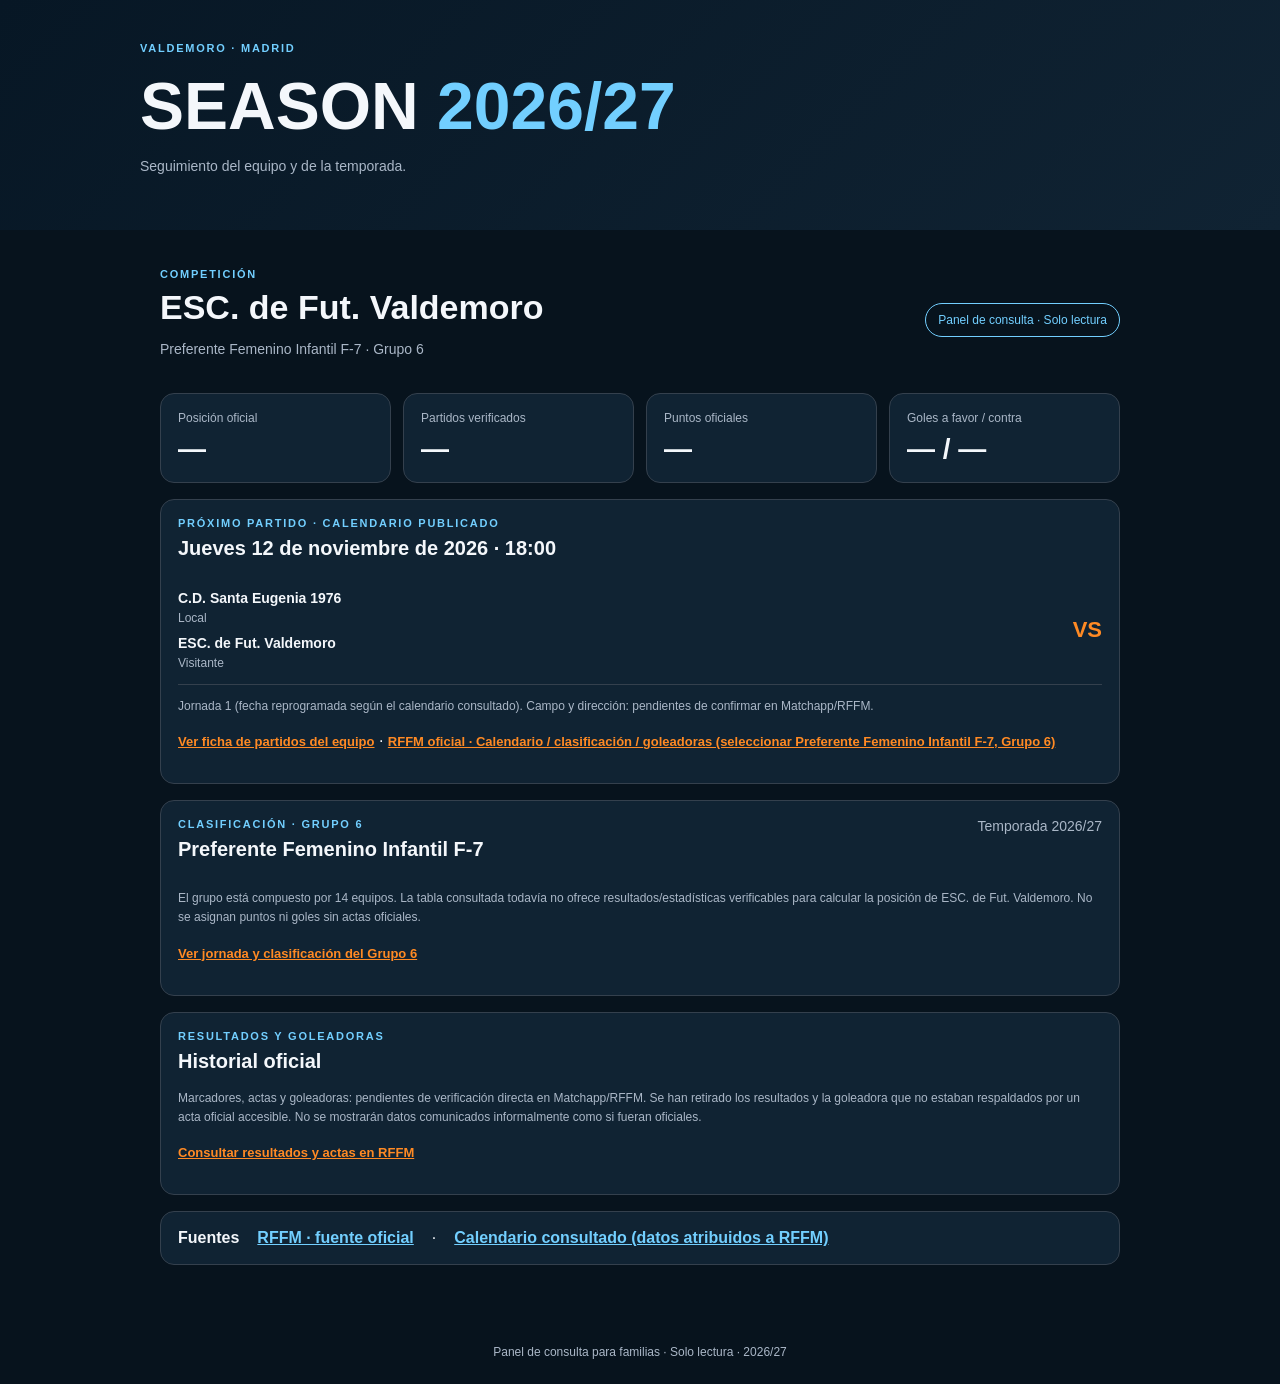
==== commit 20214f7c: "Add RFFM competition selector link for Infantil" ====
--- a/infantil/index.html
+++ b/infantil/index.html
@@ -36,7 +36,7 @@
       <div><strong>ESC. de Fut. Valdemoro</strong><small>Visitante</small></div>
     </div>
     <p class="note">Jornada 1 (fecha reprogramada según el calendario consultado). Campo y dirección: pendientes de confirmar en Matchapp/RFFM.</p>
-    <p><a href="https://futbuteo.com/madrid/club/team_panel/esc-de-fut-valdemoro-preferente-femenino-infantil-f-7-grupo-6" target="_blank" rel="noopener">Ver ficha de partidos del equipo</a> · <a href="https://www.rffm.es/" target="_blank" rel="noopener">RFFM oficial</a></p>
+    <p><a href="https://futbuteo.com/madrid/club/team_panel/esc-de-fut-valdemoro-preferente-femenino-infantil-f-7-grupo-6" target="_blank" rel="noopener">Ver ficha de partidos del equipo</a> · <a href="https://www.rffm.es/competicion/calendario?temporada=22%26tipojuego=2" target="_blank" rel="noopener">RFFM oficial · Calendario / clasificación / goleadoras (seleccionar Preferente Femenino Infantil F-7, Grupo 6)</a></p>
   </section>
 
   <section class="panel">
@@ -49,7 +49,7 @@
     <div class="eyebrow">RESULTADOS Y GOLEADORAS</div>
     <h3>Historial oficial</h3>
     <p class="note">Marcadores, actas y goleadoras: pendientes de verificación directa en Matchapp/RFFM. Se han retirado los resultados y la goleadora que no estaban respaldados por un acta oficial accesible. No se mostrarán datos comunicados informalmente como si fueran oficiales.</p>
-    <p><a href="https://www.rffm.es/competicion/resultados-y-jornadas" target="_blank" rel="noopener">Consultar resultados y actas en RFFM</a></p>
+    <p><a href="https://www.rffm.es/competicion/calendario?temporada=22%26tipojuego=2" target="_blank" rel="noopener">Consultar resultados y actas en RFFM</a></p>
   </section>
   <section class="source"><strong>Fuentes</strong><a href="https://www.rffm.es/" target="_blank" rel="noopener">RFFM · fuente oficial</a> · <a href="https://futbuteo.com/madrid/club/team_panel/esc-de-fut-valdemoro-preferente-femenino-infantil-f-7-grupo-6" target="_blank" rel="noopener">Calendario consultado (datos atribuidos a RFFM)</a></section>
 </main>
